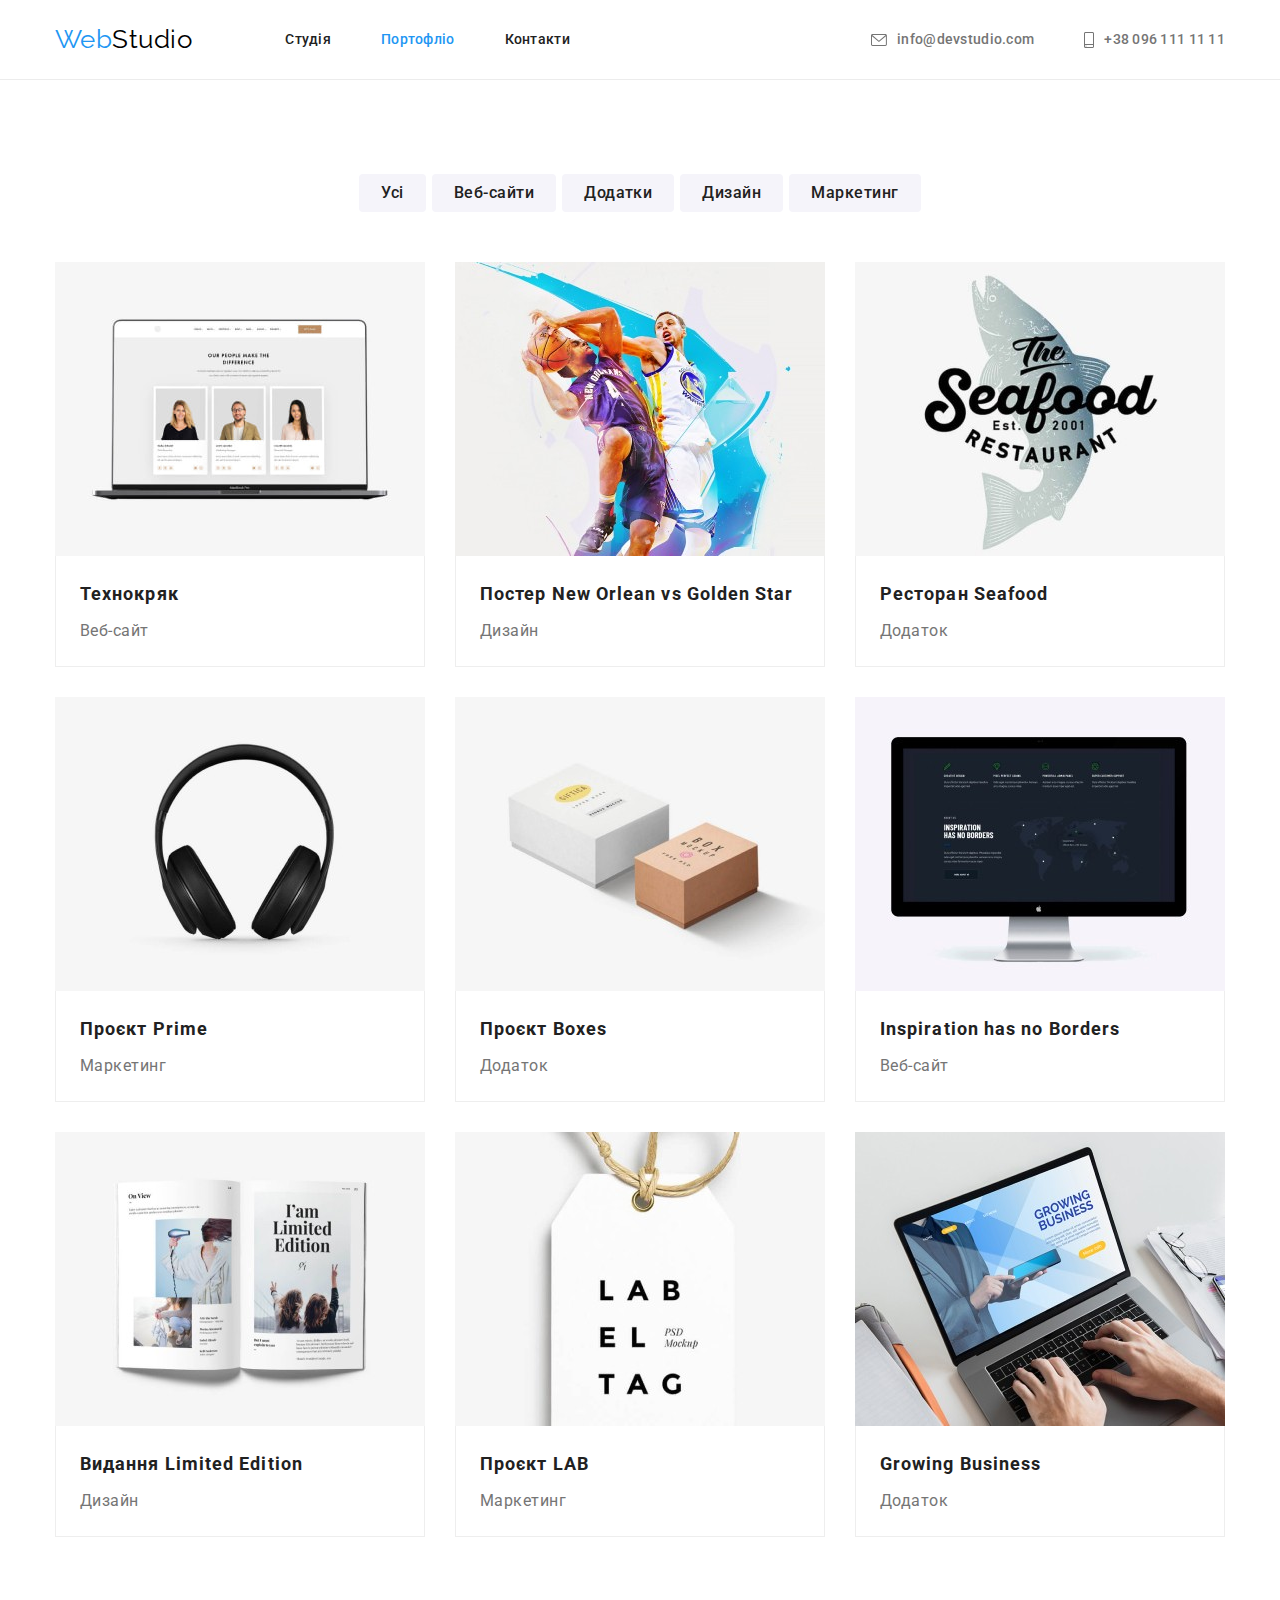
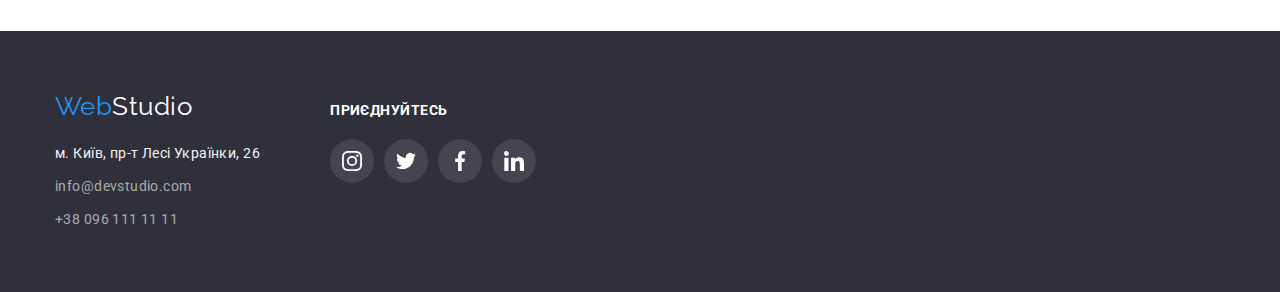
==== portfolio.html @ c65c12f1 "Скопійовано репозиторій" ====
<!DOCTYPE html>
<html lang="uk">
  <head>
    <meta charset="UTF-8" />
    <meta http-equiv="X-UA-Compatible" content="IE=edge" />
    <meta name="viewport" content="width=device-width, initial-scale=1.0" />
    <title>Portfolio</title>
    <link
      href="https://fonts.googleapis.com/css2?family=Raleway:wght@700&family=Roboto:wght@400;500;700;900&display=swap"
      rel="stylesheet"
    />
    <link
      rel="stylesheet"
      href="https://cdnjs.cloudflare.com/ajax/libs/modern-normalize/1.1.0/modern-normalize.min.css"
    />
    <link rel="stylesheet" href="./css/styles.css" />
  </head>
  <body>
    <!--Шапка сайту-->
    <header class="page-header">
      <div class="container navbar">
        <!-- Лого -->
        <a class="logo" href="./index.html"><span>Web</span>Studio</a>

        <!-- Навігація по сайту -->
        <nav class="site-nav">
          <ul class="nav-list">
            <li class="item">
              <a class="link" href="./index.html">Студія</a>
            </li>
            <li class="item">
              <a class="link current" href="./portfolio.html">Портофліо</a>
            </li>
            <li class="item">
              <a class="link" href="">Контакти</a>
            </li>
          </ul>
        </nav>

        <!-- Контакти -->
        <ul class="info-list">
          <li class="info-item">
            <a class="info-contact" href="mailto:info@devstudio.com">
              <svg class="info-envelope" width="16" height="12">
                <use href="./images/icons.svg#icon-envelope" width="16" height="12"></use>
              </svg>
              <span class="info-span">info@devstudio.com</span>
            </a>
          </li>
          <li class="info-item">
            <a class="info-contact" href="tel:+380961111111">
              <svg class="info-smartphone" width="10" height="16">
                <use href="./images/icons.svg#icon-smartphone" width="10" height="16"></use>
              </svg>
              <span class="info-span">+38 096 111 11 11</span>
            </a>
          </li>
        </ul>
      </div>
    </header>

    <!-----Головна інформація----->
    <main class="main-portfolio">
      <!-- Фільтр кнопок -->
      <section class="section">
        <h1 class="visually-hidden">Портфоліо</h1>
        
        <div class="container">
        
          <ul class="btn-list">
            <li class="btn-item">
              <button class="btn" type="button">Усі</button>
            </li>
            <li class="btn-item">
              <button class="btn" type="button">Веб-сайти</button>
            </li>
            <li class="btn-item">
              <button class="btn" type="button">Додатки</button>
            </li>
            <li class="btn-item">
              <button class="btn" type="button">Дизайн</button>
            </li>
            <li class="btn-item">
              <button class="btn" type="button">Маркетинг</button>
            </li>
          </ul>
        
        <!-- Портфоліо -->
       
          <!-- Список карток -->
          <ul class="portfolio-card">
            <li class="card card-web">
              <a class="portfolio-link" href="#" target="_blank" rel="noreferrer nofollow noopener">
                <img
                  class="photo"
                  src="./images/portfolio1.jpg"
                  alt="Ноутбук з веб-сайтом компанії"
                  width="370"
                />
                <div class="portfolio-box">
                  <h3 class="portfolio-title">Технокряк</h3>
                  <p class="portfolio-text">Веб-сайт</p>
                </div>
              </a>
            </li>
            <li class="card card-design">
              <a class="portfolio-link" href="#" target="_blank" rel="noreferrer nofollow noopener">
                <img
                  class="photo"
                  src="./images/portfolio2.jpg"
                  alt="Постер з баскетболістами"
                  width="370"
                />
                <div class="portfolio-box">
                  <h3 class="portfolio-title">Постер New Orlean vs Golden Star</h3>
                  <p class="portfolio-text">Дизайн</p>
                </div>
              </a>
            </li>
            <li class="card card-addition">
              <a class="portfolio-link" href="#" target="_blank" rel="noreferrer nofollow noopener">
                <img
                  class="photo"
                  src="./images/portfolio3.jpg"
                  alt="Лого ресторану"
                  width="370"
                />
                <div class="portfolio-box">
                  <h3 class="portfolio-title">Ресторан Seafood</h3>
                  <p class="portfolio-text">Додаток</p>
                </div>
              </a>  
            </li>
            <li class="card card-marketing">
              <a class="portfolio-link" href="#" target="_blank" rel="noreferrer nofollow noopener">
                <img
                  class="photo"
                  src="./images/portfolio4.jpg"
                  alt="Навушники"
                  width="370"
                />
                <div class="portfolio-box">
                  <h3 class="portfolio-title">Проєкт Prime</h3>
                  <p class="portfolio-text">Маркетинг</p>
                </div>
              </a>  
            </li>
            <li class="card card-addition">
              <a class="portfolio-link" href="#" target="_blank" rel="noreferrer nofollow noopener">
                <img
                  class="photo"
                  src="./images/portfolio5.jpg"
                  alt="Дві коробки"
                  width="370"
                />
                <div class="portfolio-box">
                  <h3 class="portfolio-title">Проєкт Boxes</h3>
                  <p class="portfolio-text">Додаток</p>
                </div>  
              </a>  
            </li>
            <li class="card card-web">
              <a class="portfolio-link" href="#" target="_blank" rel="noreferrer nofollow noopener">
                <img
                  class="photo"
                  src="./images/portfolio6.jpg"
                  alt="Монітор"
                  width="370"
                />
                <div class="portfolio-box">
                  <h3 class="portfolio-title">Inspiration has no Borders</h3>
                  <p class="portfolio-text">Веб-сайт</p>
                </div>
              </a>  
            </li>
            <li class="card card-design">
              <a class="portfolio-link" href="#" target="_blank" rel="noreferrer nofollow noopener">
                <img
                  class="photo"
                  src="./images/portfolio7.jpg"
                  alt="Книга"
                  width="370"
                />
                <div class="portfolio-box">
                  <h3 class="portfolio-title">Видання Limited Edition</h3>
                  <p class="portfolio-text">Дизайн</p>
                </div>
              </a>  
            </li>
            <li class="card card-marketing">
              <a class="portfolio-link" href="#" target="_blank" rel="noreferrer nofollow noopener">
                <img
                  class="photo"
                  src="./images/portfolio8.jpg"
                  alt="Етикетка-тег"
                  width="370"
                />
                <div class="portfolio-box">
                  <h3 class="portfolio-title">Проєкт LAB</h3>
                  <p class="portfolio-text">Маркетинг</p>
                </div>
              </a>  
            </li>
            <li class="card card-addition">
              <a class="portfolio-link" href="#" target="_blank" rel="noreferrer nofollow noopener">
                <img
                  class="photo"
                  src="./images/portfolio9.jpg"
                  alt="Ноутбук з зображенням веб-сайту компанії"
                  width="370"
                />
                <div class="portfolio-box">
                  <h3 class="portfolio-title">Growing Business</h3>
                  <p class="portfolio-text">Додаток</p>
                </div>
              </a>  
            </li>
          </ul>
        </div>
      </section>
    </main>

    <!--Підвал сайту-->
    <footer class="page-footer">
      <div class="footer-container container">
        <div class="footer-information">
          <!-- Лого -->
          <a class="footer-logo" href="./index.html"><span>Web</span>Studio</a>

          <!-- Адреса -->
          <address class="information">
            <ul class="information-list">
              <li class="contact-list">
                <a
                  class="footer-address"
                  href="https://www.google.com.ua/maps/place/%D0%B1%D1%83%D0%BB.+%D0%9B%D0%B5%D1%81%D0%B8+%D0%A3%D0%BA%D1%80%D0%B0%D0%B8%D0%BD%D0%BA%D0%B8,+26,+%D0%9A%D0%B8%D0%B5%D0%B2,+02000/@50.4265653,30.5373471,18z/data=!4m5!3m4!1s0x40d4cf0e033ecbe9:0x57a4dffefec77da0!8m2!3d50.4265807!4d30.5383858?hl=ru"
                  target="_blank"
                  rel="noreferrer nofollow noopener">
              
                  м. Київ, пр-т Лесі Українки, 26
                </a>
              </li>
              <li class="contact-list">
                <a class="footer-contact" href="mailto:info@devstudio.com">
                  info@devstudio.com
                </a>
              </li>
              <li class="contact-list">
                <a class="footer-contact" href="tel:+380961111111">
                  +38 096 111 11 11
                </a>
              </li>
            </ul>
          </address>
        </div>

        <!-- Соц.мережі футера -->
        <div class="footer-socials">
          <h2 class="socials-title">Приєднуйтесь</h2>

          <ul class="socials">
            <li class="socials-list">
              <a 
                class="socials-link" 
                href="" 
                target="_blank"
                rel="noreferrer nofollow noopener">

                <svg class="socials-svg">
                  <use
                    href="./images/icons.svg#icon-instagram"
                    width="20"
                    height="20">
                  </use>
                </svg>
              </a>
            </li>

            <li class="socials-list">
              <a 
                class="socials-link" 
                href="" 
                target="_blank"
                rel="noreferrer nofollow noopener">

                <svg class="socials-svg">
                  <use
                    href="./images/icons.svg#icon-twitter"
                    width="20"
                    height="20">
                  </use>
                </svg>
              </a>
            </li>

            <li class="socials-list">
              <a class="socials-link" href="">
                <svg class="socials-svg">
                  <use
                    href="./images/icons.svg#icon-facebook"
                    width="20"
                    height="20">
                  </use>
                </svg>
              </a>
            </li>

            <li class="socials-list">
              <a 
                class="socials-link"
                href=""
                target="_blank"
                rel="noreferrer nofollow noopener">

                <svg class="socials-svg">
                  <use
                    href="./images/icons.svg#icon-linkedin"
                    width="20"
                    height="20">
                  </use>
                </svg>
              </a>
            </li>
          </ul>
        </div>
      </div>
    </footer>
  </body>
</html>
---- css/styles.css ----
:root {
  --primary-text-color: #212121;
  --secondary-text-color: #757575;
  --interactive-text-color: #2196F3;
  --additional-text-color: #FFFFFF;
  --footer-text-contact: rgba(255, 255, 255, 0.6);
  --logo-text-color: #000000;
  --primary-bg-color: #F5F5F5;
  --service-bg-color:#C4C4C4;
  --team-bg-color: #F5F4FA;
  --footer-bg-color: #2F303A;
  --additional-btn-color: #188CE8;
  --card-border-color: #EEEEEE;
  --header-line-color: #ECECEC;
  --border-clients-static: #AFB1B8;
}

/* Глобальні налаштування */
body {
  font-family: 'Roboto', sans-serif;
  letter-spacing: 0.03em;
  
  background-color: var(--additional-text-color);
  
  color: var(--secondary-text-color);
}

/* Секції */
.section {
  padding-top: 94px;
  padding-bottom: 94px;
  
  background-color: var(--additional-text-color);
}

/* Глобальне налаштування контейнеру */
.container {
  width: 1200px;
  margin-left: auto;
  margin-right: auto;
  padding-left: 15px;
  padding-right: 15px;
}

/* Паттерн visually-hidden */
.visually-hidden {
  position: absolute;
  width: 1px;
  height: 1px;
  margin: -1px;
  border: 0;
  padding: 0;
  white-space: nowrap;
  clip-path: inset(100%);
  clip: rect(0 0 0 0);
  overflow: hidden;
}

/* Налаштунок фото */
.photo {
  display: block;
}

/* Глобальне скидання */
h1,
h2,
h3,
h4,
h5,
h6,
p {
 margin: 0; 
 padding: 0;
}

/* Налаштування для списків */
ul {
  margin: 0;
  padding: 0;

  list-style: none;
}

/* -----HEADER----- */
.navbar {
  display: flex;
  align-items: center;
}

.page-header {
  border-bottom: 1px solid var(--header-line-color);

  background-color: var(--additional-text-color);
}

/* Лого */
.logo {
  color: var(--logo-text-color);
  font-family: 'Raleway', sans-serif;
  font-size: 26px;
  line-height: 1.2;
  text-decoration: none;
}

.logo>span {
  color: var(--interactive-text-color);
}

/* Навігація по сайту */

.site-nav {
  margin-left: 93px;
}

.nav-list {
  display: flex;
}

.nav-list .item:not(:last-child) {
  margin-right: 50px;
}


.nav-list .link {
  display: block;
  padding-top: 32px;
  padding-bottom: 31px;

  color: var(--primary-text-color);
  font-weight: 500;
  font-size: 14px;
  line-height: 1.14;
  letter-spacing: 0.02em;
  text-decoration: none;
}

.nav-list .link:hover,
.nav-list .link:focus {
  color: var(--interactive-text-color);
}

.nav-list .current {
  color: var(--interactive-text-color);
}

/* Контактна інформація */

.info-list {
  display: flex;
  margin-left: auto;
}


.info-item {
  display:block;
  margin-right: 50px;
}

.info-item:last-child {
  margin-right: 0;
}

.info-contact {
  display: flex;
  align-items: center;
  padding-top: 32px;
  padding-bottom: 31px;
  color: var(--secondary-text-color);
  font-weight: 500;
  font-size: 14px;
  line-height: 1.14;
  letter-spacing: 0.02em;
  text-decoration: none;
} 

.info-contact:hover,
.info-contact:focus {
  color: var(--interactive-text-color);
} 

.info-envelope {
  margin-right: 10px;
  fill: currentColor;
}

.info-contact:hover .info-envelope {
  fill: var(--interactive-text-color);
}

.info-smartphone {
  margin-right: 10px;
  fill: currentColor;
}

.info-contact:hover .info-smartphone {
  fill: var(--interactive-text-color);
}

/* -----СТУДІЯ----- */

/* Замовлення послуги */
.background-img {
  max-width: 1600px;
  margin-left: auto;
  margin-right: auto;

  background-image: linear-gradient(
    rgba(47, 48, 58, 0.4),
    rgba(47, 48, 58, 0.4)),
    url(../images/servicebgimg.jpg);
  background-color: var(--service-bg-color);
  background-position: center;
  background-size: cover;
}

.service-container {
  padding-top: 200px;
  padding-bottom: 200px;
  width: 696px;
  margin: 0 auto;
  text-align: center;
}

.service-title {
  margin-bottom: 30px;
  font-weight: 900;
  color: var(--additional-text-color);
  font-size: 44px;
  line-height: 1.36;
  letter-spacing: 0.06em;
  text-transform: uppercase;
}

.service-btn {
  min-width: 216px;
  padding: 10px 32px;
  box-shadow: 0px 4px 4px rgba(0, 0, 0, 0.15);

  font-family: inherit;
  font-weight: 700;
  font-size: 16px;
  line-height: 1.87;
  letter-spacing: 0.06em;
  border-radius: 4px;
  text-align: center;
  color: var(--additional-text-color);

  background-color: var(--interactive-text-color);
  border: 1px solid transparent;

  cursor: pointer;
}

.service-btn:hover,
.service-btn:focus {
  background-color: var(--additional-btn-color);
}

/* Секція особливості */
.features-list {
  display: flex;
  flex-wrap: wrap;
} 

.features-list .features-item {
  width: 270px;
  margin-right: 30px;
}

.features-item:nth-last-child(1){
  margin-right: 0;
}

.features-box {
  display: flex;
  justify-content: center;
  align-items: center;
  height: 120px;

  background-color: var(--team-bg-color);
  margin-bottom: 30px;
}

.features-title {
  margin-bottom: 10px;

  color: var(--primary-text-color);
  font-weight: 700;
  font-size: 14px;
  line-height: 1.14;
  text-transform: uppercase;
}

.features-text {
  color: var(--secondary-text-color);
  font-size: 14px;
  line-height: 1.71;
}

/* Робота компанії */
.work-list {
  display: flex;
  flex-wrap: wrap;
}

/* Padding 0 для секції */
.page-main .section:nth-last-child(3) {
  padding-top: 0;
}

.work-list .work-img {
  width: 370px;
  margin-right: 30px;
}

.work-img:last-child {
  margin-right: 0;
}

.work-title {
  margin-bottom: 50px;

  color: var(--primary-text-color);
  font-weight: 700;
  font-size: 36px;
  line-height: 1.16;
  text-align: center;
}

/* Команда */
.team-list {
  display: flex;
  flex-wrap: wrap;
}

/* Фон для секції */
.page-main .section:nth-last-child(2) {
  background-color: var(--team-bg-color);
}

.team-list .team-item {
  width: 270px;
  margin-right: 30px;
  box-shadow: 0px 1px 3px rgba(0, 0, 0, 0.12),
              0px 1px 1px rgba(0, 0, 0, 0.14),
              0px 2px 1px rgba(0, 0, 0, 0.2);

  background-color: var(--additional-text-color);
  border-radius: 0px 0px 4px 4px;
}

.team-item:last-child {
  margin-right: 0;
}

.team-title {
  margin-bottom: 50px;

  color: var(--primary-text-color);
  font-weight: 700;
  font-size: 36px;
  line-height: 1.16;
  text-align: center;
}

.list-box {
  padding-top: 30px;
  padding-bottom: 30px;
}

.list-name {
  margin-bottom: 10px;
  color: var(--primary-text-color);
  font-weight: 500;
  font-size: 16px;
  line-height: 1.18;
  text-align: center;
}

.position-name {
  margin-bottom: 16px;

  color: var(--secondary-text-color);
  font-size: 16px;
  line-height: 1.18;
  text-align: center;
}

/* Іконки */
.team-socials {
  display: flex;
  padding-left: 32px;
  padding-right: 32px;
}

.icon-link {
  display: flex;
  justify-content: center;
  align-items: center;
  width: 44px;
  height: 44px;
  border-radius: 50%;
}

.icon-list {
  margin-left: 10px;
}

.icon-list:nth-child(1) {
  margin-left: 0;
}

.team-svg {
  fill: var(--border-clients-static);
  width: 20px;
  height: 20px;
}

.icon-link:hover,
.icon-link:focus {
  background-color: var(--interactive-text-color);
}

.icon-link:hover .team-svg,
.icon-link:focus .team-svg {
  fill: var(--additional-text-color);
}

/* Наші клієнти */

.clients-title {
margin-bottom: 50px;

color: var(--primary-text-color);
font-weight: 700;
font-size: 36px;
line-height: 1.16;
text-align: center;
}

.clients-list {
  display: flex;
}

.clients-item {
  margin-right: 30px;
}

.clients-item:nth-child(6) {
  margin-right: 0;
}

.clients-link {
  display: flex;
  justify-content: center;
  align-items: center;
  width: 170px;
  height: 92px;
  border-radius: 4px;
  border: 1px solid var(--border-clients-static);
  fill: var(--border-clients-static);
}

.clients-link:hover,
.clients-link:focus {
  outline: none;
  fill: var(--interactive-text-color);
  border-color: var(--interactive-text-color);    
}

/* -------ПОРТФОЛІО------- */

/* Фільтр кнопок */
.btn-list {
  display: flex;
  flex-wrap: wrap;
  justify-content: center;
  margin-bottom: 50px;
}

.btn-list .btn-item {
  margin-right: 6px;
}

.btn-item:last-child {
  margin-right: 0;
}

.btn-list .btn {
  padding: 6px 22px;

  font-family: inherit;
  font-weight: 500;
  font-size: 16px;
  line-height: 1.62;
  letter-spacing: 0.03em;
  color: var(--primary-text-color);

  border-radius: 4px;
  border: 1px transparent;
  background-color: var(--team-bg-color);

  cursor: pointer;
}

.btn-list .btn:hover,
.btn-list .btn:focus {
  box-shadow: 0px 3px 1px rgba(0, 0, 0, 0.1),
              0px 1px 2px rgba(0, 0, 0, 0.08),
              0px 2px 2px rgba(0, 0, 0, 0.12);

  background-color: var(--interactive-text-color);
  color: var(--additional-text-color);            
}

/* Портфоліо картки */

.portfolio-card {
  display: flex;
  flex-wrap: wrap;
}

.card {
  margin-right: 30px;
  margin-bottom: 30px;
  width: 370px;

  background-color: var(--additional-text-color);
}

.card:nth-child(3n) {
  margin-right: 0;
}

.card:nth-last-child(-n + 3) {
  margin-bottom: 0;
}

.portfolio-box {
  padding-top: 20px;
  padding-bottom: 20px;
  padding-left: 24px;
  padding-right: 24px;
  border-left: 1px solid var(--card-border-color);
  border-right: 1px solid var(--card-border-color);
  border-bottom: 1px solid var(--card-border-color);
}

.portfolio-link {
  display: block;
  text-decoration: none;
}

.portfolio-link:hover,
.portfolio-link:focus {
  outline: none;
  box-shadow: 0px 1px 1px rgba(0, 0, 0, 0.12),
              0px 4px 4px rgba(0, 0, 0, 0.06), 
              1px 4px 6px rgba(0, 0, 0, 0.16);
}

.portfolio-title {
  margin-bottom: 4px;
  color: var(--primary-text-color);
  font-weight: 700;
  font-size: 18px;
  line-height: 2;
  letter-spacing: 0.06em;
}

.portfolio-text {
  color: var(--secondary-text-color);
  font-size: 16px;
  line-height: 1.87;
}

/* -----FOOTER----- */

.page-footer {
  background-color: var(--footer-bg-color);
  padding-top: 60px;
  padding-bottom: 60px;
}

.footer-container {
  display: flex;
  align-items: baseline;
}

/* Лого */
.footer-logo {
  display:inline-block;
  margin-bottom: 20px;

  color: var(--additional-text-color);
  font-family: 'Raleway', sans-serif;
  font-size: 26px;
  line-height: 1.2;
  text-decoration: none;
}

.footer-logo>span {
  color: var(--interactive-text-color);
}

/* Адреса */

.contact-list:not(:last-child) {
  margin-bottom: 9px;
}

.footer-contact,
.footer-address  {
  font-size: 14px;
  font-style: normal;
  font-weight: 400;
  line-height: 1.71;
  letter-spacing: 0.03em;
  color: var(--footer-text-contact);
  text-decoration: none;
}

.footer-address {
  color: var(--primary-bg-color);
}

.footer-contact:hover,
.footer-contact:focus {
  color: var(--interactive-text-color);
} 

.footer-address:hover,
.footer-address:focus {
  color: var(--interactive-text-color);
}

/* Footer socials */

.footer-socials {
  margin-left: 70px;
}

.socials-title {
  margin-bottom: 20px;
  color: var(--additional-text-color);
  font-size: 14px;
  line-height: 1.14;
  font-weight: 700;
  text-transform: uppercase;
}

.socials {
  display: flex;
}

.socials-link {
  display: flex;
  justify-content: center;
  align-items: center;
  width: 44px;
  height: 44px;
  background-color: rgba(255, 255, 255, 0.1);
  border-radius: 50%;
}

.socials-list {
  margin-left: 10px;
}

.socials-list:nth-child(1) {
  margin-left: 0;
}

.socials-svg {
  fill: var(--additional-text-color);
  width: 20px;
  height: 20px;
}

.socials-link:hover,
.socials-link:focus {
  background-color: var(--interactive-text-color);
}
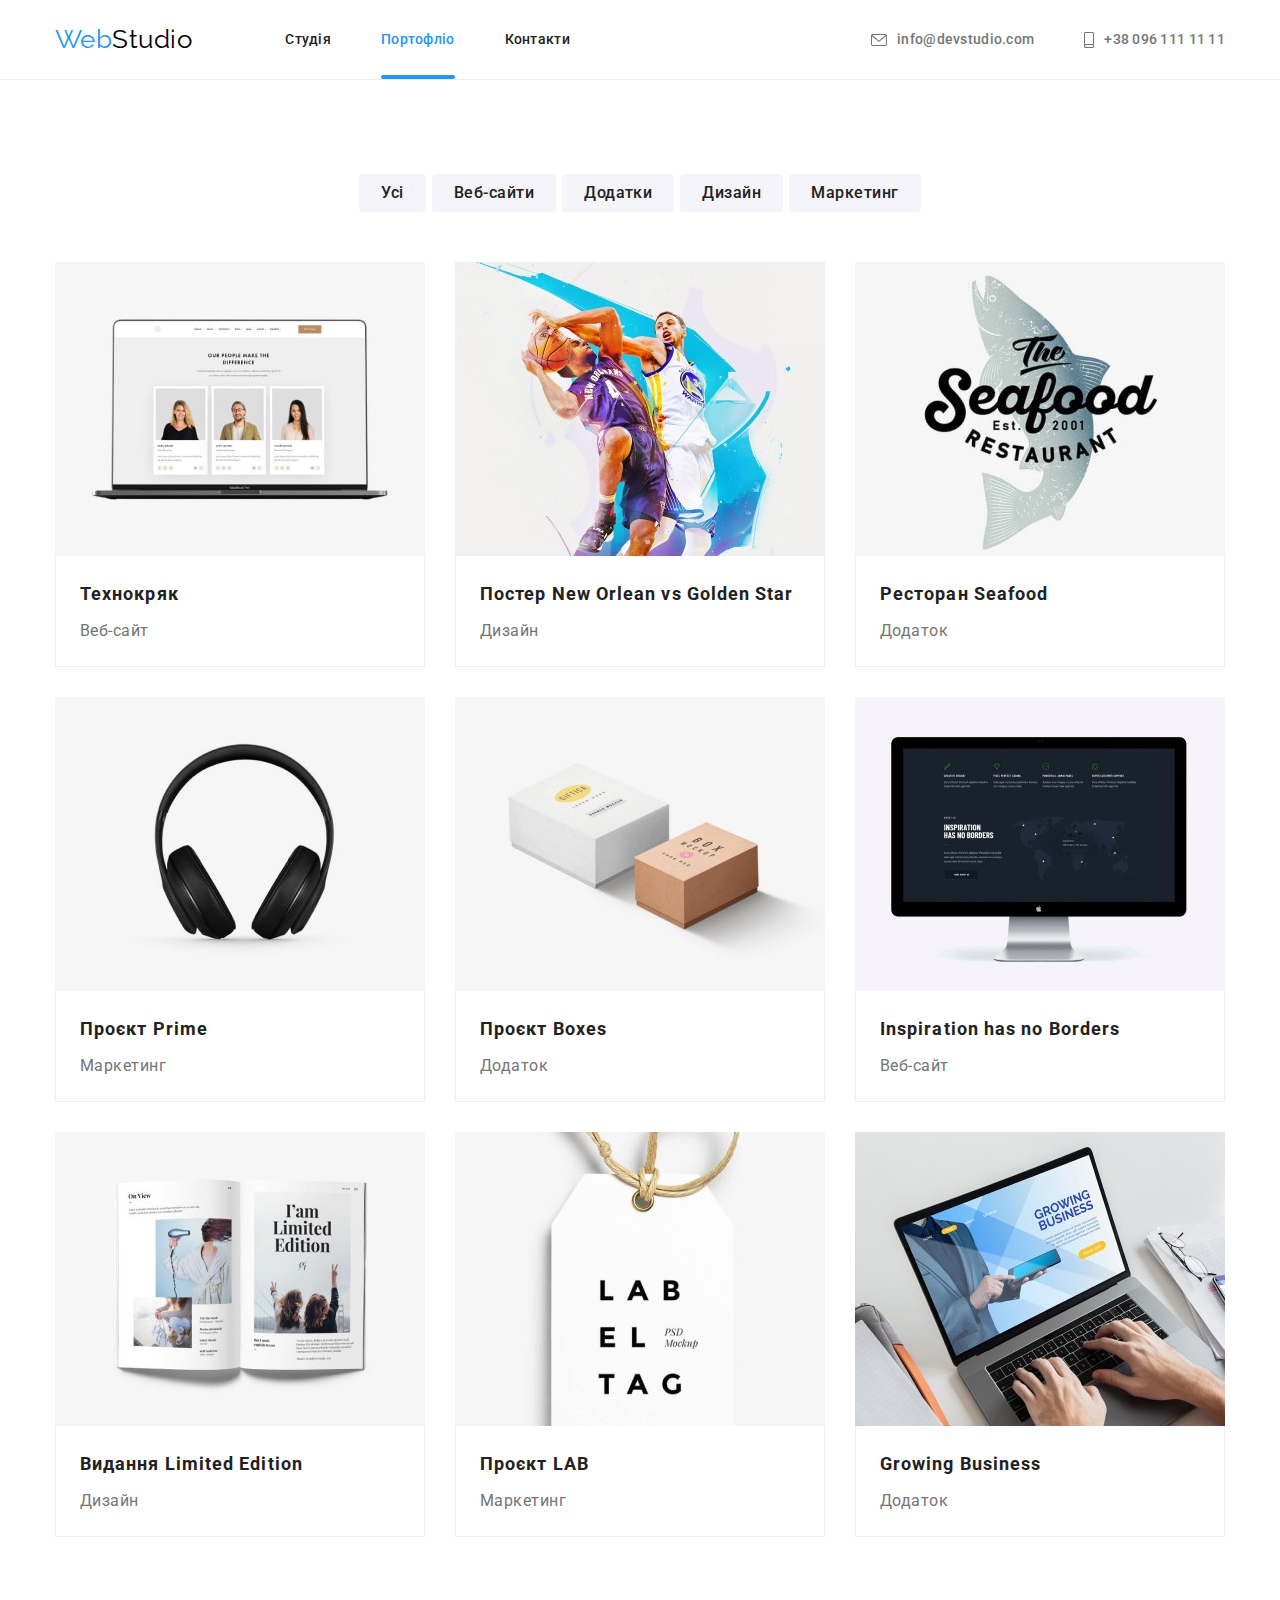
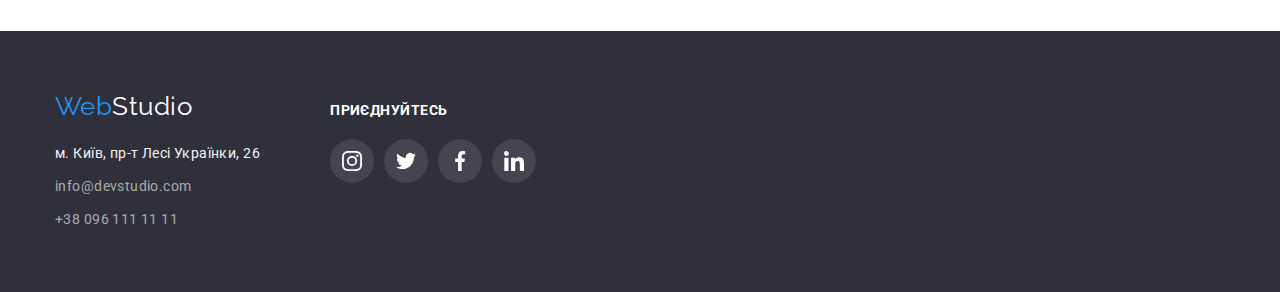
==== commit f9742686: "Зроблено header / Опис карток в portfolio" ====
--- a/portfolio.html
+++ b/portfolio.html
@@ -42,7 +42,11 @@
           <li class="info-item">
             <a class="info-contact" href="mailto:info@devstudio.com">
               <svg class="info-envelope" width="16" height="12">
-                <use href="./images/icons.svg#icon-envelope" width="16" height="12"></use>
+                <use
+                  href="./images/icons.svg#icon-envelope"
+                  width="16"
+                  height="12"
+                ></use>
               </svg>
               <span class="info-span">info@devstudio.com</span>
             </a>
@@ -50,7 +54,11 @@
           <li class="info-item">
             <a class="info-contact" href="tel:+380961111111">
               <svg class="info-smartphone" width="10" height="16">
-                <use href="./images/icons.svg#icon-smartphone" width="10" height="16"></use>
+                <use
+                  href="./images/icons.svg#icon-smartphone"
+                  width="10"
+                  height="16"
+                ></use>
               </svg>
               <span class="info-span">+38 096 111 11 11</span>
             </a>
@@ -64,9 +72,8 @@
       <!-- Фільтр кнопок -->
       <section class="section">
         <h1 class="visually-hidden">Портфоліо</h1>
-        
+
         <div class="container">
-        
           <ul class="btn-list">
             <li class="btn-item">
               <button class="btn" type="button">Усі</button>
@@ -84,19 +91,34 @@
               <button class="btn" type="button">Маркетинг</button>
             </li>
           </ul>
-        
-        <!-- Портфоліо -->
-       
+
+          <!-- Портфоліо -->
+
           <!-- Список карток -->
           <ul class="portfolio-card">
             <li class="card card-web">
-              <a class="portfolio-link" href="#" target="_blank" rel="noreferrer nofollow noopener">
-                <img
-                  class="photo"
-                  src="./images/portfolio1.jpg"
-                  alt="Ноутбук з веб-сайтом компанії"
-                  width="370"
-                />
+              <a
+                class="portfolio-link"
+                href="#"
+                target="_blank"
+                rel="noreferrer nofollow noopener"
+              >
+                <div class="card-box">
+                  <img
+                    class="photo"
+                    src="./images/portfolio1.jpg"
+                    alt="Ноутбук з веб-сайтом компанії"
+                    width="370"
+                  />
+                  <div class="card-inner-box">
+                    <p class="card-inner-text">
+                      Ресурс пропонує комплексні пропозиції з різним рівнем
+                      функціоналу та сервісів. Все це дозволить відвідувачу
+                      отримати вичерпні відомості про компанію чи приватну
+                      особу.
+                    </p>
+                  </div>
+                </div>
                 <div class="portfolio-box">
                   <h3 class="portfolio-title">Технокряк</h3>
                   <p class="portfolio-text">Веб-сайт</p>
@@ -104,116 +126,238 @@
               </a>
             </li>
             <li class="card card-design">
-              <a class="portfolio-link" href="#" target="_blank" rel="noreferrer nofollow noopener">
-                <img
-                  class="photo"
-                  src="./images/portfolio2.jpg"
-                  alt="Постер з баскетболістами"
-                  width="370"
-                />
-                <div class="portfolio-box">
-                  <h3 class="portfolio-title">Постер New Orlean vs Golden Star</h3>
+              <a
+                class="portfolio-link"
+                href="#"
+                target="_blank"
+                rel="noreferrer nofollow noopener"
+              >
+                <div class="card-box">
+                  <img
+                    class="photo"
+                    src="./images/portfolio2.jpg"
+                    alt="Постер з баскетболістами"
+                    width="370"
+                  />
+                  <div class="card-inner-box">
+                    <p class="card-inner-text">
+                      Ресурс пропонує комплексні пропозиції з різним рівнем
+                      функціоналу та сервісів. Все це дозволить відвідувачу
+                      отримати вичерпні відомості про компанію чи приватну
+                      особу.
+                    </p>
+                  </div>
+                </div>
+                <div class="portfolio-box">
+                  <h3 class="portfolio-title">
+                    Постер New Orlean vs Golden Star
+                  </h3>
                   <p class="portfolio-text">Дизайн</p>
                 </div>
               </a>
             </li>
             <li class="card card-addition">
-              <a class="portfolio-link" href="#" target="_blank" rel="noreferrer nofollow noopener">
-                <img
-                  class="photo"
-                  src="./images/portfolio3.jpg"
-                  alt="Лого ресторану"
-                  width="370"
-                />
+              <a
+                class="portfolio-link"
+                href="#"
+                target="_blank"
+                rel="noreferrer nofollow noopener"
+              >
+                <div class="card-box">
+                  <img
+                    class="photo"
+                    src="./images/portfolio3.jpg"
+                    alt="Лого ресторану"
+                    width="370"
+                  />
+                  <div class="card-inner-box">
+                    <p class="card-inner-text">
+                      Ресурс пропонує комплексні пропозиції з різним рівнем
+                      функціоналу та сервісів. Все це дозволить відвідувачу
+                      отримати вичерпні відомості про компанію чи приватну
+                      особу.
+                    </p>
+                  </div>
+                </div>
                 <div class="portfolio-box">
                   <h3 class="portfolio-title">Ресторан Seafood</h3>
                   <p class="portfolio-text">Додаток</p>
                 </div>
-              </a>  
+              </a>
             </li>
             <li class="card card-marketing">
-              <a class="portfolio-link" href="#" target="_blank" rel="noreferrer nofollow noopener">
-                <img
-                  class="photo"
-                  src="./images/portfolio4.jpg"
-                  alt="Навушники"
-                  width="370"
-                />
+              <a
+                class="portfolio-link"
+                href="#"
+                target="_blank"
+                rel="noreferrer nofollow noopener"
+              >
+                <div class="card-box">
+                  <img
+                    class="photo"
+                    src="./images/portfolio4.jpg"
+                    alt="Навушники"
+                    width="370"
+                  />
+                  <div class="card-inner-box">
+                    <p class="card-inner-text">
+                      Ресурс пропонує комплексні пропозиції з різним рівнем
+                      функціоналу та сервісів. Все це дозволить відвідувачу
+                      отримати вичерпні відомості про компанію чи приватну
+                      особу.
+                    </p>
+                  </div>
+                </div>
                 <div class="portfolio-box">
                   <h3 class="portfolio-title">Проєкт Prime</h3>
                   <p class="portfolio-text">Маркетинг</p>
                 </div>
-              </a>  
+              </a>
             </li>
             <li class="card card-addition">
-              <a class="portfolio-link" href="#" target="_blank" rel="noreferrer nofollow noopener">
-                <img
-                  class="photo"
-                  src="./images/portfolio5.jpg"
-                  alt="Дві коробки"
-                  width="370"
-                />
+              <a
+                class="portfolio-link"
+                href="#"
+                target="_blank"
+                rel="noreferrer nofollow noopener"
+              >
+                <div class="card-box">
+                  <img
+                    class="photo"
+                    src="./images/portfolio5.jpg"
+                    alt="Дві коробки"
+                    width="370"
+                  />
+                  <div class="card-inner-box">
+                    <p class="card-inner-text">
+                      Ресурс пропонує комплексні пропозиції з різним рівнем
+                      функціоналу та сервісів. Все це дозволить відвідувачу
+                      отримати вичерпні відомості про компанію чи приватну
+                      особу.
+                    </p>
+                  </div>
+                </div>
                 <div class="portfolio-box">
                   <h3 class="portfolio-title">Проєкт Boxes</h3>
                   <p class="portfolio-text">Додаток</p>
-                </div>  
-              </a>  
+                </div>
+              </a>
             </li>
             <li class="card card-web">
-              <a class="portfolio-link" href="#" target="_blank" rel="noreferrer nofollow noopener">
-                <img
-                  class="photo"
-                  src="./images/portfolio6.jpg"
-                  alt="Монітор"
-                  width="370"
-                />
+              <a
+                class="portfolio-link"
+                href="#"
+                target="_blank"
+                rel="noreferrer nofollow noopener"
+              >
+                <div class="card-box">
+                  <img
+                    class="photo"
+                    src="./images/portfolio6.jpg"
+                    alt="Монітор"
+                    width="370"
+                  />
+                  <div class="card-inner-box">
+                    <p class="card-inner-text">
+                      Ресурс пропонує комплексні пропозиції з різним рівнем
+                      функціоналу та сервісів. Все це дозволить відвідувачу
+                      отримати вичерпні відомості про компанію чи приватну
+                      особу.
+                    </p>
+                  </div>
+                </div>
                 <div class="portfolio-box">
                   <h3 class="portfolio-title">Inspiration has no Borders</h3>
                   <p class="portfolio-text">Веб-сайт</p>
                 </div>
-              </a>  
+              </a>
             </li>
             <li class="card card-design">
-              <a class="portfolio-link" href="#" target="_blank" rel="noreferrer nofollow noopener">
-                <img
-                  class="photo"
-                  src="./images/portfolio7.jpg"
-                  alt="Книга"
-                  width="370"
-                />
+              <a
+                class="portfolio-link"
+                href="#"
+                target="_blank"
+                rel="noreferrer nofollow noopener"
+              >
+                <div class="card-box">
+                  <img
+                    class="photo"
+                    src="./images/portfolio7.jpg"
+                    alt="Книга"
+                    width="370"
+                  />
+                  <div class="card-inner-box">
+                    <p class="card-inner-text">
+                      Ресурс пропонує комплексні пропозиції з різним рівнем
+                      функціоналу та сервісів. Все це дозволить відвідувачу
+                      отримати вичерпні відомості про компанію чи приватну
+                      особу.
+                    </p>
+                  </div>
+                </div>
                 <div class="portfolio-box">
                   <h3 class="portfolio-title">Видання Limited Edition</h3>
                   <p class="portfolio-text">Дизайн</p>
                 </div>
-              </a>  
+              </a>
             </li>
             <li class="card card-marketing">
-              <a class="portfolio-link" href="#" target="_blank" rel="noreferrer nofollow noopener">
-                <img
-                  class="photo"
-                  src="./images/portfolio8.jpg"
-                  alt="Етикетка-тег"
-                  width="370"
-                />
+              <a
+                class="portfolio-link"
+                href="#"
+                target="_blank"
+                rel="noreferrer nofollow noopener"
+              >
+                <div class="card-box">
+                  <img
+                    class="photo"
+                    src="./images/portfolio8.jpg"
+                    alt="Етикетка-тег"
+                    width="370"
+                  />
+                  <div class="card-inner-box">
+                    <p class="card-inner-text">
+                      Ресурс пропонує комплексні пропозиції з різним рівнем
+                      функціоналу та сервісів. Все це дозволить відвідувачу
+                      отримати вичерпні відомості про компанію чи приватну
+                      особу.
+                    </p>
+                  </div>
+                </div>
                 <div class="portfolio-box">
                   <h3 class="portfolio-title">Проєкт LAB</h3>
                   <p class="portfolio-text">Маркетинг</p>
                 </div>
-              </a>  
+              </a>
             </li>
             <li class="card card-addition">
-              <a class="portfolio-link" href="#" target="_blank" rel="noreferrer nofollow noopener">
-                <img
-                  class="photo"
-                  src="./images/portfolio9.jpg"
-                  alt="Ноутбук з зображенням веб-сайту компанії"
-                  width="370"
-                />
+              <a
+                class="portfolio-link"
+                href="#"
+                target="_blank"
+                rel="noreferrer nofollow noopener"
+              >
+                <div class="card-box">
+                  <img
+                    class="photo"
+                    src="./images/portfolio9.jpg"
+                    alt="Ноутбук з зображенням веб-сайту компанії"
+                    width="370"
+                  />
+                  <div class="card-inner-box">
+                    <p class="card-inner-text">
+                      Ресурс пропонує комплексні пропозиції з різним рівнем
+                      функціоналу та сервісів. Все це дозволить відвідувачу
+                      отримати вичерпні відомості про компанію чи приватну
+                      особу.
+                    </p>
+                  </div>
+                </div>
                 <div class="portfolio-box">
                   <h3 class="portfolio-title">Growing Business</h3>
                   <p class="portfolio-text">Додаток</p>
                 </div>
-              </a>  
+              </a>
             </li>
           </ul>
         </div>
@@ -235,8 +379,8 @@
                   class="footer-address"
                   href="https://www.google.com.ua/maps/place/%D0%B1%D1%83%D0%BB.+%D0%9B%D0%B5%D1%81%D0%B8+%D0%A3%D0%BA%D1%80%D0%B0%D0%B8%D0%BD%D0%BA%D0%B8,+26,+%D0%9A%D0%B8%D0%B5%D0%B2,+02000/@50.4265653,30.5373471,18z/data=!4m5!3m4!1s0x40d4cf0e033ecbe9:0x57a4dffefec77da0!8m2!3d50.4265807!4d30.5383858?hl=ru"
                   target="_blank"
-                  rel="noreferrer nofollow noopener">
-              
+                  rel="noreferrer nofollow noopener"
+                >
                   м. Київ, пр-т Лесі Українки, 26
                 </a>
               </li>
@@ -260,35 +404,35 @@
 
           <ul class="socials">
             <li class="socials-list">
-              <a 
-                class="socials-link" 
-                href="" 
-                target="_blank"
-                rel="noreferrer nofollow noopener">
-
+              <a
+                class="socials-link"
+                href=""
+                target="_blank"
+                rel="noreferrer nofollow noopener"
+              >
                 <svg class="socials-svg">
                   <use
                     href="./images/icons.svg#icon-instagram"
                     width="20"
-                    height="20">
-                  </use>
+                    height="20"
+                  ></use>
                 </svg>
               </a>
             </li>
 
             <li class="socials-list">
-              <a 
-                class="socials-link" 
-                href="" 
-                target="_blank"
-                rel="noreferrer nofollow noopener">
-
+              <a
+                class="socials-link"
+                href=""
+                target="_blank"
+                rel="noreferrer nofollow noopener"
+              >
                 <svg class="socials-svg">
                   <use
                     href="./images/icons.svg#icon-twitter"
                     width="20"
-                    height="20">
-                  </use>
+                    height="20"
+                  ></use>
                 </svg>
               </a>
             </li>
@@ -299,25 +443,25 @@
                   <use
                     href="./images/icons.svg#icon-facebook"
                     width="20"
-                    height="20">
-                  </use>
+                    height="20"
+                  ></use>
                 </svg>
               </a>
             </li>
 
             <li class="socials-list">
-              <a 
+              <a
                 class="socials-link"
                 href=""
                 target="_blank"
-                rel="noreferrer nofollow noopener">
-
+                rel="noreferrer nofollow noopener"
+              >
                 <svg class="socials-svg">
                   <use
                     href="./images/icons.svg#icon-linkedin"
                     width="20"
-                    height="20">
-                  </use>
+                    height="20"
+                  ></use>
                 </svg>
               </a>
             </li>
@@ -326,4 +470,4 @@
       </div>
     </footer>
   </body>
-</html>+</html>
--- a/css/styles.css
+++ b/css/styles.css
@@ -143,6 +143,23 @@
   color: var(--interactive-text-color);
 }
 
+
+.nav-list .link {
+  position: relative;
+}
+
+.current::after {
+  content: '';
+  position: absolute;
+  bottom: 0;
+  left: 0;
+  width: 100%;
+  height: 4px;
+  border-radius: 2px;
+
+  background-color: var(--interactive-text-color);
+}
+
 /* Контактна інформація */
 
 .info-list {
@@ -327,6 +344,33 @@
   text-align: center;
 }
 
+.work-box {
+  position: relative;
+}
+
+.work-inner-text {
+  position: absolute;
+  width: 100%;
+  bottom: 0;
+  left: 50%;
+  transform: translate(-50%, 0%);
+
+  text-align: center;
+  
+  background-color: rgba(47, 48, 58, 0.8);
+}
+
+.inner-text {
+  padding-bottom: 27px;
+  padding-top: 27px;
+
+  font-size: 14px;
+  line-height: 1.14;
+  font-weight: 700;
+  color: var(--additional-text-color);
+  text-transform: uppercase;
+}
+
 /* Команда */
 .team-list {
   display: flex;
@@ -546,6 +590,52 @@
   border-bottom: 1px solid var(--card-border-color);
 }
 
+/* Розмітка ховера на картку */
+
+.card-box {
+  position: relative;
+}
+
+.card-box::before {
+  position: absolute;
+  content: '';
+  width: 100%;
+  height: 100%;
+
+  background-color: rgba(33, 150, 243, 0.9);
+
+opacity: 0;
+}
+
+.card-inner-box {
+  position: absolute;
+  width: 100%;
+  height: 100%;
+   top: 50%;
+  left: 50%;
+  transform: translate(-50%, -50%); 
+
+  opacity: 0;
+}
+
+.card-inner-text {
+  padding: 63px 24px;
+
+  font-size: 18px;
+  line-height: 1.55;
+  color: var(--additional-text-color);
+}
+
+.portfolio-link:hover .card-inner-box,
+.portfolio-link:focus .card-inner-box {
+  opacity: 1;
+}
+
+.portfolio-link:hover .card-box::before,
+.portfolio-link:focus .card-box::before {   
+  opacity: 1;
+}
+/* ---------------------------- */
 .portfolio-link {
   display: block;
   text-decoration: none;
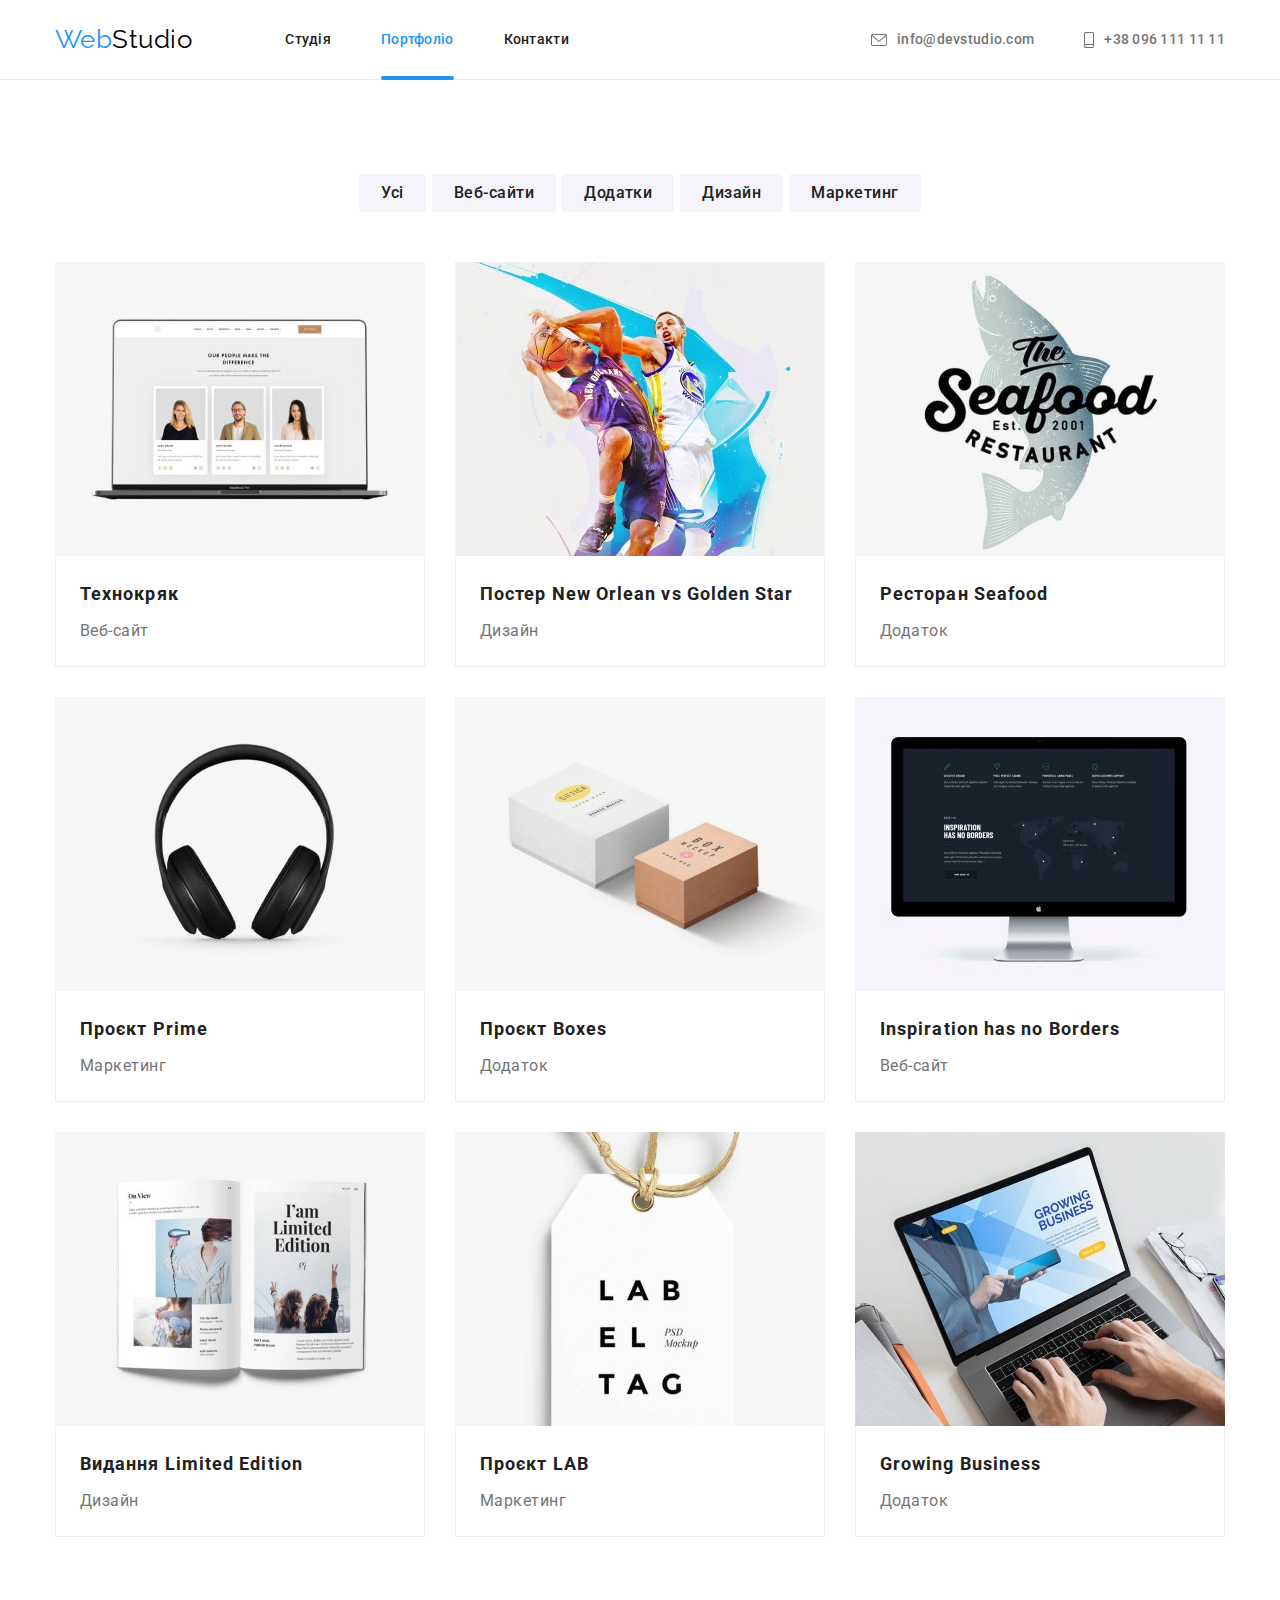
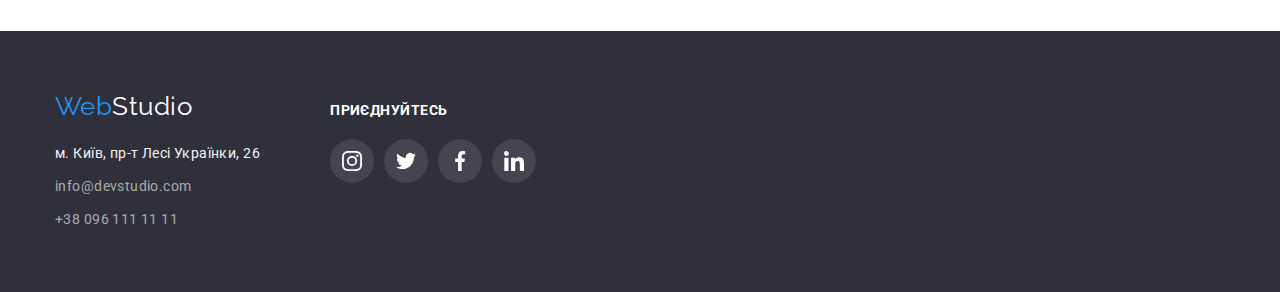
==== commit 3028eea8: "Правка" ====
--- a/portfolio.html
+++ b/portfolio.html
@@ -29,7 +29,7 @@
               <a class="link" href="./index.html">Студія</a>
             </li>
             <li class="item">
-              <a class="link current" href="./portfolio.html">Портофліо</a>
+              <a class="link current" href="./portfolio.html">Портфоліо</a>
             </li>
             <li class="item">
               <a class="link" href="">Контакти</a>
--- a/css/styles.css
+++ b/css/styles.css
@@ -132,6 +132,10 @@
   line-height: 1.14;
   letter-spacing: 0.02em;
   text-decoration: none;
+
+  transition-property: color;
+  transition-duration: 250ms;
+  transition-timing-function: cubic-bezier(0.4, 0, 0.2, 1);
 }
 
 .nav-list .link:hover,
@@ -158,6 +162,8 @@
   border-radius: 2px;
 
   background-color: var(--interactive-text-color);
+
+  transform: translateY(1px);
 }
 
 /* Контактна інформація */
@@ -188,6 +194,10 @@
   line-height: 1.14;
   letter-spacing: 0.02em;
   text-decoration: none;
+
+  transition-property: color;
+  transition-duration: 250ms;
+  transition-timing-function: cubic-bezier(0.4, 0, 0.2, 1);
 } 
 
 .info-contact:hover,
@@ -200,17 +210,9 @@
   fill: currentColor;
 }
 
-.info-contact:hover .info-envelope {
-  fill: var(--interactive-text-color);
-}
-
 .info-smartphone {
   margin-right: 10px;
   fill: currentColor;
-}
-
-.info-contact:hover .info-smartphone {
-  fill: var(--interactive-text-color);
 }
 
 /* -----СТУДІЯ----- */
@@ -266,6 +268,10 @@
   border: 1px solid transparent;
 
   cursor: pointer;
+
+  transition-property: background-color;
+  transition-duration: 250ms;
+  transition-timing-function: cubic-bezier(0.4, 0, 0.2, 1);
 }
 
 .service-btn:hover,
@@ -444,6 +450,10 @@
   width: 44px;
   height: 44px;
   border-radius: 50%;
+
+  transition-property: background-color;
+  transition-duration: 250ms;
+  transition-timing-function: cubic-bezier(0.4, 0, 0.2, 1);
 }
 
 .icon-list {
@@ -458,6 +468,10 @@
   fill: var(--border-clients-static);
   width: 20px;
   height: 20px;
+
+  transition-property: fill;
+  transition-duration: 250ms;
+  transition-timing-function: cubic-bezier(0.4, 0, 0.2, 1);
 }
 
 .icon-link:hover,
@@ -468,7 +482,7 @@
 .icon-link:hover .team-svg,
 .icon-link:focus .team-svg {
   fill: var(--additional-text-color);
-}
+} 
 
 /* Наші клієнти */
 
@@ -503,6 +517,10 @@
   border-radius: 4px;
   border: 1px solid var(--border-clients-static);
   fill: var(--border-clients-static);
+
+  transition-property: border , fill;
+  transition-duration: 250ms;
+  transition-timing-function: cubic-bezier(0.4, 0, 0.2, 1);
 }
 
 .clients-link:hover,
@@ -545,6 +563,10 @@
   background-color: var(--team-bg-color);
 
   cursor: pointer;
+
+  transition-property: background-color , color, box-shadow;
+  transition-duration: 250ms;
+  transition-timing-function: cubic-bezier(0.4, 0, 0.2, 1);
 }
 
 .btn-list .btn:hover,
@@ -594,33 +616,29 @@
 
 .card-box {
   position: relative;
-}
-
-.card-box::before {
-  position: absolute;
-  content: '';
-  width: 100%;
-  height: 100%;
-
-  background-color: rgba(33, 150, 243, 0.9);
-
-opacity: 0;
+  overflow: hidden;
 }
 
 .card-inner-box {
   position: absolute;
   width: 100%;
   height: 100%;
-   top: 50%;
-  left: 50%;
-  transform: translate(-50%, -50%); 
-
-  opacity: 0;
-}
-
-.card-inner-text {
+  top: 0;
+  left: 0;
+
+  opacity: 1;
+
+  background-color: rgba(33, 150, 243, 0.9);
+
+  transform: translateY(100%);
+
+  transition-property: transform;
+  transition-duration: 250ms;
+  transition-timing-function: cubic-bezier(0.4, 0, 0.2, 1);
+}
+
+.card-inner-text { 
   padding: 63px 24px;
-
   font-size: 18px;
   line-height: 1.55;
   color: var(--additional-text-color);
@@ -628,17 +646,20 @@
 
 .portfolio-link:hover .card-inner-box,
 .portfolio-link:focus .card-inner-box {
-  opacity: 1;
-}
-
-.portfolio-link:hover .card-box::before,
-.portfolio-link:focus .card-box::before {   
-  opacity: 1;
-}
-/* ---------------------------- */
+
+  transform: translateY(0%);
+  transition-property: transform;
+  transition-duration: 250ms;
+  transition-timing-function: cubic-bezier(0.4, 0, 0.2, 1);
+}
+
 .portfolio-link {
   display: block;
   text-decoration: none;
+
+  transition-property: box-shadow;
+  transition-duration: 250ms;
+  transition-timing-function: cubic-bezier(0.4, 0, 0.2, 1);
 }
 
 .portfolio-link:hover,
@@ -708,6 +729,10 @@
   letter-spacing: 0.03em;
   color: var(--footer-text-contact);
   text-decoration: none;
+
+  transition-property: color;
+  transition-duration: 250ms;
+  transition-timing-function: cubic-bezier(0.4, 0, 0.2, 1);
 }
 
 .footer-address {
@@ -751,6 +776,10 @@
   height: 44px;
   background-color: rgba(255, 255, 255, 0.1);
   border-radius: 50%;
+
+  transition-property: background-color;
+  transition-duration: 250ms;
+  transition-timing-function: cubic-bezier(0.4, 0, 0.2, 1);
 }
 
 .socials-list {
@@ -772,3 +801,68 @@
   background-color: var(--interactive-text-color);
 }
 
+
+/* -----Модальне вікно----- */
+
+.backdrop {
+  position: fixed;
+  top: 0;
+  left: 0;
+
+  width: 100%;
+  height: 100%;
+
+  background-color: rgba(0, 0, 0, 0.2);
+
+  opacity: 1;
+  transition-property: opacity;
+  transition-duration: 250ms;
+  transition-timing-function: cubic-bezier(0.4, 0, 0.2, 1);
+}
+
+.backdrop.is-hidden {
+  opacity: 0;
+  pointer-events: none;
+}
+
+.backdrop.is-hidden .modal {
+  transform: translate(-50%, -50%) scale(0.9);
+}
+
+.modal {
+  position: absolute;
+  top: 50%;
+  left: 50%;
+  transform: translate(-50%, -50%) scale(1);
+  transition-property: transform;
+  transition-duration: 1000ms;
+  transition-timing-function: cubic-bezier(0.4, 0, 0.2, 1);
+
+  min-width: 528px;
+  min-height: 581px;
+
+  background-color: var(--additional-text-color);
+  border-radius: 4px;
+  box-shadow: 0px 1px 3px rgba(0, 0, 0, 0.12),
+              0px 1px 1px rgba(0, 0, 0, 0.14), 
+              0px 2px 1px rgba(0, 0, 0, 0.2);
+  
+}
+
+.modal-button {
+  position: absolute;
+  top: 8px;
+  right: 8px;
+
+  display: flex;
+  justify-content: center;
+  align-items: center;
+
+  background: none;
+  border: 1px solid rgba(0, 0, 0, 0.1);
+  width: 30px;
+  height: 30px;
+  border-radius: 50px;
+  
+  cursor: pointer;
+}